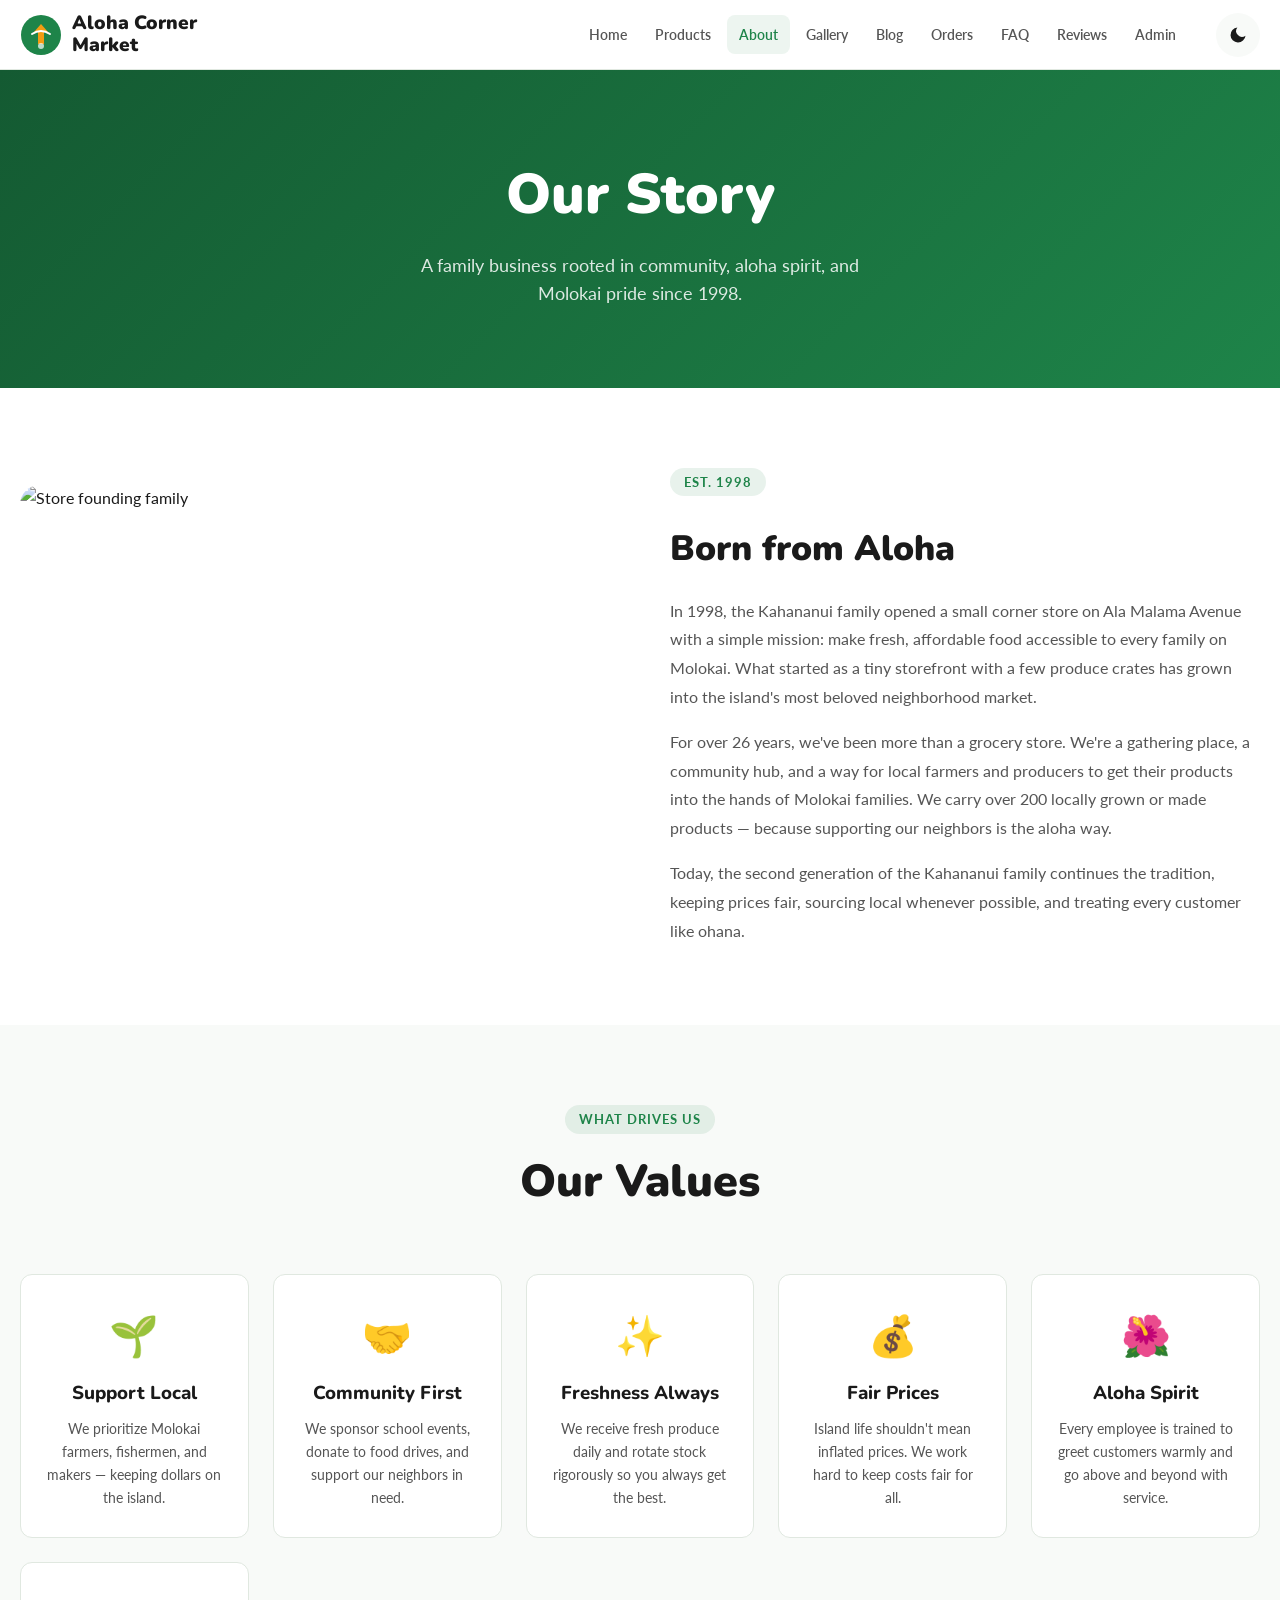
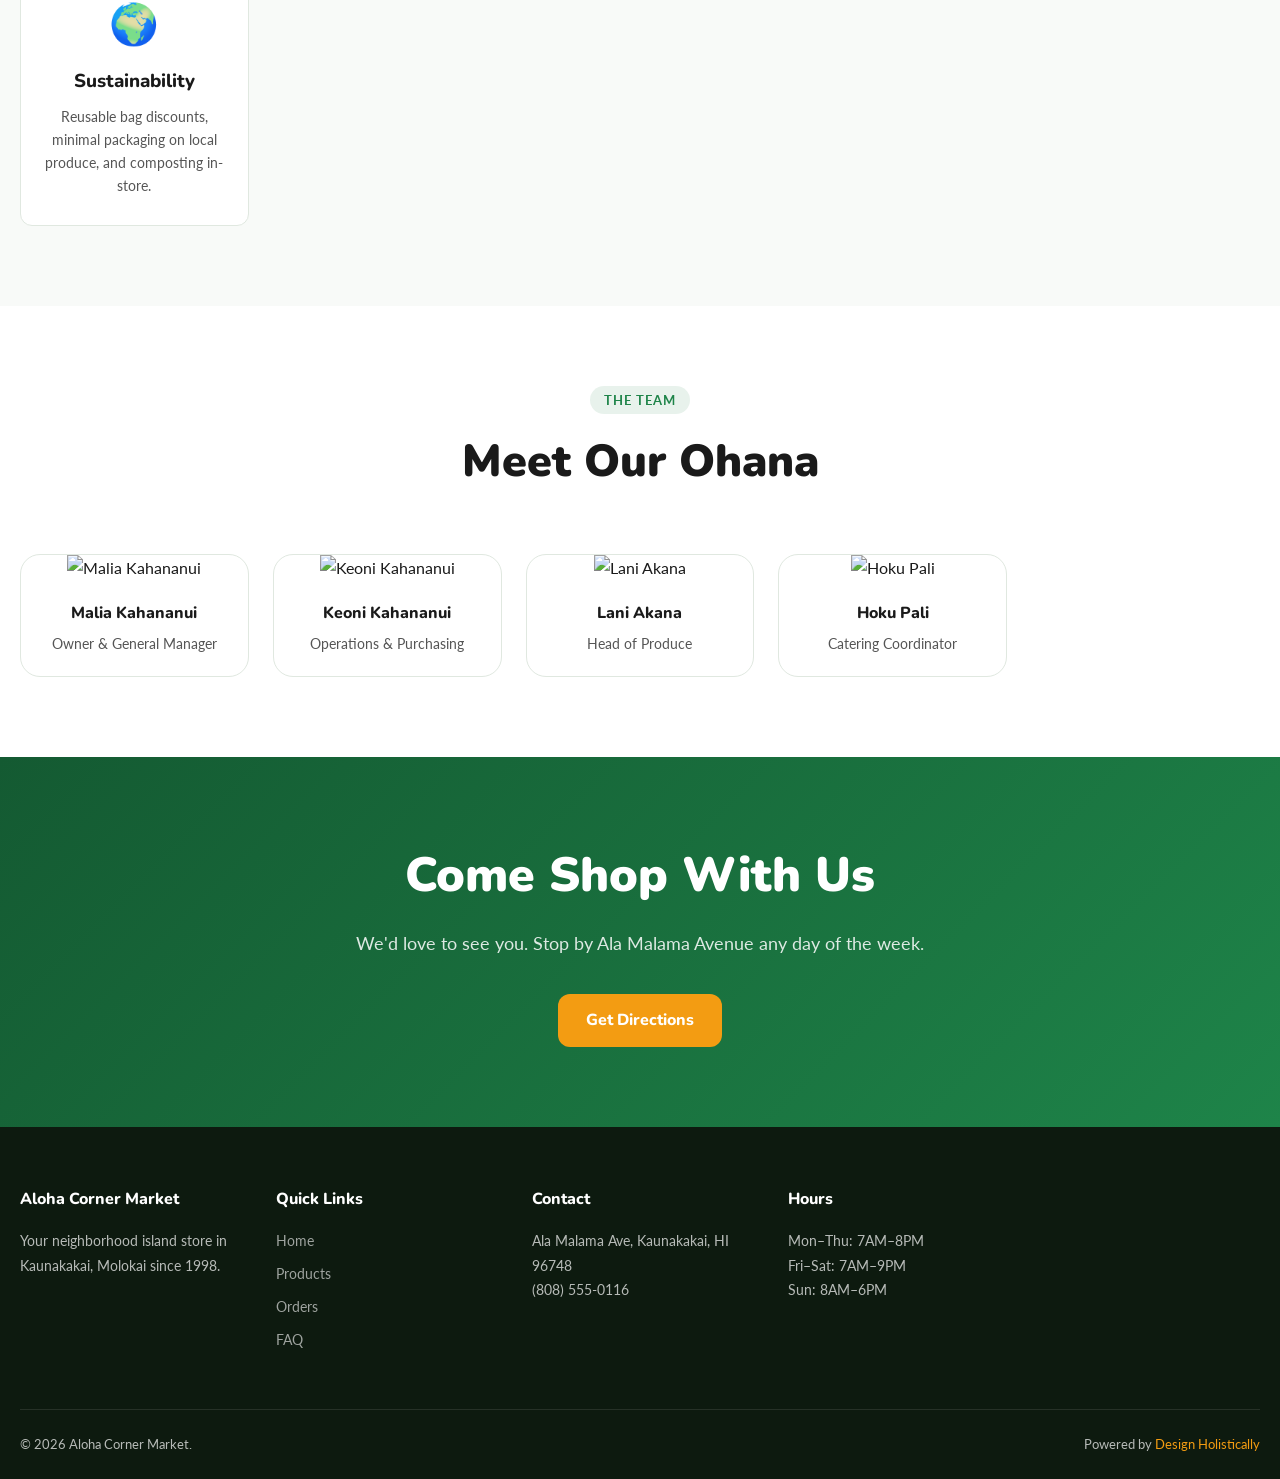
==== about.html @ c691e179 "Initial commit: Aloha Corner Market — Hawaii sample site (Kaunakakai, Molokai)" ====
<!DOCTYPE html>
<html lang="en" data-theme="light">
<head>
<meta charset="UTF-8"><meta name="viewport" content="width=device-width, initial-scale=1.0">
<title>About Us — Aloha Corner Market | Kaunakakai, Molokai</title>
<meta name="description" content="Learn the story of Aloha Corner Market — a family-owned neighborhood grocery store serving Kaunakakai, Molokai since 1998.">
<link rel="stylesheet" href="css/style.css">
</head>
<body>
<header class="site-header">
  <div class="header-inner">
    <a href="index.html" class="logo-wrap">
      <svg width="42" height="42" viewBox="0 0 42 42" fill="none"><circle cx="21" cy="21" r="20" fill="#1E8449"/><path d="M21 10 L28 18 L24 18 L24 30 L18 30 L18 18 L14 18 Z" fill="#F39C12"/><path d="M12 20 Q21 14 30 20" stroke="white" stroke-width="2" fill="none" stroke-linecap="round"/><circle cx="21" cy="32" r="3" fill="white" opacity="0.7"/></svg>
      <span>Aloha Corner<br>Market</span>
    </a>
    <nav class="nav-links">
      <a href="index.html">Home</a><a href="services.html">Products</a><a href="about.html" class="active">About</a><a href="gallery.html">Gallery</a><a href="blog.html">Blog</a><a href="booking.html">Orders</a><a href="faq.html">FAQ</a><a href="reviews.html">Reviews</a><a href="admin.html">Admin</a>
    </nav>
    <div class="header-actions">
      <button class="btn-dark-toggle" id="darkToggle" aria-label="Toggle dark mode"><svg viewBox="0 0 24 24"><path d="M21 12.79A9 9 0 1111.21 3 7 7 0 0021 12.79z"/></svg></button>
      <button class="hamburger" id="hamburger" aria-label="Open menu" aria-expanded="false"><span></span><span></span><span></span></button>
    </div>
  </div>
</header>
<nav class="mobile-nav" id="mobileNav">
  <a href="index.html">Home</a><a href="services.html">Products</a><a href="about.html">About</a><a href="gallery.html">Gallery</a><a href="blog.html">Blog</a><a href="booking.html">Orders</a><a href="faq.html">FAQ</a><a href="reviews.html">Reviews</a><a href="admin.html">Admin</a>
</nav>

<div class="page-hero">
  <h1>Our Story</h1>
  <p>A family business rooted in community, aloha spirit, and Molokai pride since 1998.</p>
</div>

<section class="section">
  <div class="container">
    <div class="about-story fade-up">
      <img src="https://picsum.photos/600/450?random=1623" alt="Store founding family">
      <div>
        <div class="section-tag">Est. 1998</div>
        <h2 style="font-family:'Nunito',sans-serif;font-weight:900;font-size:2.2rem;margin:12px 0 20px">Born from Aloha</h2>
        <p style="color:var(--text-muted);line-height:1.8;margin-bottom:16px">In 1998, the Kahananui family opened a small corner store on Ala Malama Avenue with a simple mission: make fresh, affordable food accessible to every family on Molokai. What started as a tiny storefront with a few produce crates has grown into the island's most beloved neighborhood market.</p>
        <p style="color:var(--text-muted);line-height:1.8;margin-bottom:16px">For over 26 years, we've been more than a grocery store. We're a gathering place, a community hub, and a way for local farmers and producers to get their products into the hands of Molokai families. We carry over 200 locally grown or made products — because supporting our neighbors is the aloha way.</p>
        <p style="color:var(--text-muted);line-height:1.8">Today, the second generation of the Kahananui family continues the tradition, keeping prices fair, sourcing local whenever possible, and treating every customer like ohana.</p>
      </div>
    </div>
  </div>
</section>

<section class="section section-alt">
  <div class="container">
    <div class="section-header fade-up">
      <div class="section-tag">What Drives Us</div>
      <h2>Our Values</h2>
    </div>
    <div class="values-grid">
      <div class="value-card fade-up"><div class="value-icon">🌱</div><h3>Support Local</h3><p>We prioritize Molokai farmers, fishermen, and makers — keeping dollars on the island.</p></div>
      <div class="value-card fade-up"><div class="value-icon">🤝</div><h3>Community First</h3><p>We sponsor school events, donate to food drives, and support our neighbors in need.</p></div>
      <div class="value-card fade-up"><div class="value-icon">✨</div><h3>Freshness Always</h3><p>We receive fresh produce daily and rotate stock rigorously so you always get the best.</p></div>
      <div class="value-card fade-up"><div class="value-icon">💰</div><h3>Fair Prices</h3><p>Island life shouldn't mean inflated prices. We work hard to keep costs fair for all.</p></div>
      <div class="value-card fade-up"><div class="value-icon">🌺</div><h3>Aloha Spirit</h3><p>Every employee is trained to greet customers warmly and go above and beyond with service.</p></div>
      <div class="value-card fade-up"><div class="value-icon">🌍</div><h3>Sustainability</h3><p>Reusable bag discounts, minimal packaging on local produce, and composting in-store.</p></div>
    </div>
  </div>
</section>

<section class="section">
  <div class="container">
    <div class="section-header fade-up">
      <div class="section-tag">The Team</div>
      <h2>Meet Our Ohana</h2>
    </div>
    <div class="team-grid">
      <div class="team-card fade-up"><img src="https://picsum.photos/300/300?random=1624" alt="Malia Kahananui"><div class="team-card-body"><strong>Malia Kahananui</strong><span>Owner & General Manager</span></div></div>
      <div class="team-card fade-up"><img src="https://picsum.photos/300/300?random=1625" alt="Keoni Kahananui"><div class="team-card-body"><strong>Keoni Kahananui</strong><span>Operations & Purchasing</span></div></div>
      <div class="team-card fade-up"><img src="https://picsum.photos/300/300?random=1626" alt="Lani Akana"><div class="team-card-body"><strong>Lani Akana</strong><span>Head of Produce</span></div></div>
      <div class="team-card fade-up"><img src="https://picsum.photos/300/300?random=1627" alt="Hoku Pali"><div class="team-card-body"><strong>Hoku Pali</strong><span>Catering Coordinator</span></div></div>
    </div>
  </div>
</section>

<section class="cta-section">
  <div class="container">
    <h2>Come Shop With Us</h2>
    <p>We'd love to see you. Stop by Ala Malama Avenue any day of the week.</p>
    <a href="index.html" class="btn btn-accent">Get Directions</a>
  </div>
</section>

<footer class="site-footer">
  <div class="footer-grid">
    <div class="footer-col"><h4>Aloha Corner Market</h4><p>Your neighborhood island store in Kaunakakai, Molokai since 1998.</p></div>
    <div class="footer-col"><h4>Quick Links</h4><a href="index.html">Home</a><a href="services.html">Products</a><a href="booking.html">Orders</a><a href="faq.html">FAQ</a></div>
    <div class="footer-col"><h4>Contact</h4><p>Ala Malama Ave, Kaunakakai, HI 96748<br>(808) 555-0116</p></div>
    <div class="footer-col"><h4>Hours</h4><p>Mon–Thu: 7AM–8PM<br>Fri–Sat: 7AM–9PM<br>Sun: 8AM–6PM</p></div>
  </div>
  <div class="footer-bottom"><span>© 2026 Aloha Corner Market.</span><span>Powered by <a href="https://designholistically.com" target="_blank">Design Holistically</a></span></div>
</footer>
<button class="back-to-top" id="backToTop" aria-label="Back to top">↑</button>
<script src="js/main.js"></script>
</body>
</html>
---- css/style.css ----
@import url('https://fonts.googleapis.com/css2?family=Nunito:wght@400;600;700;800;900&family=Lato:wght@400;700&display=swap');

:root {
  --primary: #1E8449;
  --primary-dark: #145a32;
  --primary-light: #27ae60;
  --accent: #F39C12;
  --accent-dark: #d68910;
  --bg: #ffffff;
  --bg-alt: #f8faf8;
  --bg-card: #ffffff;
  --text: #1a1a1a;
  --text-muted: #555;
  --text-light: #777;
  --border: #e0e8e0;
  --shadow: 0 2px 16px rgba(30,132,73,0.08);
  --shadow-lg: 0 8px 40px rgba(30,132,73,0.13);
  --radius: 12px;
  --radius-lg: 20px;
  --header-h: 70px;
  --transition: 0.3s cubic-bezier(0.4,0,0.2,1);
}

[data-theme="dark"] {
  --bg: #0f1a12;
  --bg-alt: #162019;
  --bg-card: #1a2d1c;
  --text: #edf7ef;
  --text-muted: #a8c4aa;
  --text-light: #7a9e7e;
  --border: #2a4030;
  --shadow: 0 2px 16px rgba(0,0,0,0.3);
  --shadow-lg: 0 8px 40px rgba(0,0,0,0.4);
}

*, *::before, *::after { box-sizing: border-box; margin: 0; padding: 0; }
html { scroll-behavior: smooth; font-size: 16px; }
body { font-family: 'Lato', sans-serif; background: var(--bg); color: var(--text); line-height: 1.6; transition: background var(--transition), color var(--transition); }

/* HEADER */
.site-header {
  position: sticky; top: 0; z-index: 1000;
  height: var(--header-h);
  background: rgba(255,255,255,0.92);
  backdrop-filter: blur(12px);
  border-bottom: 1px solid var(--border);
  display: flex; align-items: center;
  transition: background var(--transition);
}
[data-theme="dark"] .site-header { background: rgba(15,26,18,0.92); }
.header-inner { width: 100%; max-width: 1280px; margin: 0 auto; padding: 0 20px; display: flex; align-items: center; gap: 16px; }
.logo-wrap { display: flex; align-items: center; gap: 10px; text-decoration: none; color: var(--text); }
.logo-wrap span { font-family: 'Nunito', sans-serif; font-weight: 900; font-size: 1.2rem; line-height: 1.1; }
.nav-links { display: flex; align-items: center; gap: 4px; margin-left: auto; }
.nav-links a { padding: 8px 12px; border-radius: 8px; text-decoration: none; color: var(--text-muted); font-weight: 600; font-size: 0.9rem; transition: color var(--transition), background var(--transition); white-space: nowrap; }
.nav-links a:hover, .nav-links a.active { color: var(--primary); background: rgba(30,132,73,0.08); }
.header-actions { display: flex; align-items: center; gap: 8px; margin-left: 12px; }
.btn-dark-toggle { width: 44px; height: 44px; border: none; background: var(--bg-alt); border-radius: 50%; cursor: pointer; display: flex; align-items: center; justify-content: center; transition: background var(--transition); }
.btn-dark-toggle:hover { background: var(--border); }
.btn-dark-toggle svg { width: 20px; height: 20px; fill: var(--text); transition: fill var(--transition); }
.hamburger { display: none; flex-direction: column; gap: 5px; background: none; border: none; cursor: pointer; padding: 10px; width: 44px; height: 44px; align-items: center; justify-content: center; }
.hamburger span { display: block; width: 22px; height: 2px; background: var(--text); border-radius: 2px; transition: all var(--transition); }

/* MOBILE NAV */
.mobile-nav { display: none; position: fixed; inset: 0; top: var(--header-h); background: var(--bg); z-index: 999; padding: 24px 20px; flex-direction: column; gap: 8px; overflow-y: auto; }
.mobile-nav.open { display: flex; }
.mobile-nav a { padding: 14px 16px; border-radius: var(--radius); text-decoration: none; color: var(--text); font-weight: 700; font-size: 1.1rem; border: 1px solid var(--border); }
.mobile-nav a:hover { background: var(--primary); color: #fff; border-color: var(--primary); }

/* BUTTONS */
.btn { display: inline-flex; align-items: center; justify-content: center; gap: 8px; padding: 14px 28px; border-radius: var(--radius); font-family: 'Nunito', sans-serif; font-weight: 800; font-size: 1rem; cursor: pointer; text-decoration: none; border: none; transition: all var(--transition); min-height: 44px; }
.btn-primary { background: var(--primary); color: #fff; }
.btn-primary:hover { background: var(--primary-dark); transform: translateY(-2px); box-shadow: 0 6px 20px rgba(30,132,73,0.35); }
.btn-accent { background: var(--accent); color: #fff; }
.btn-accent:hover { background: var(--accent-dark); transform: translateY(-2px); }
.btn-outline { background: transparent; border: 2px solid var(--primary); color: var(--primary); }
.btn-outline:hover { background: var(--primary); color: #fff; }
.btn-ghost { background: rgba(255,255,255,0.15); color: #fff; border: 2px solid rgba(255,255,255,0.4); }
.btn-ghost:hover { background: rgba(255,255,255,0.25); }

/* HERO */
.hero { min-height: 90vh; display: flex; align-items: center; position: relative; overflow: hidden; background: linear-gradient(135deg, var(--primary-dark) 0%, var(--primary) 60%, #1aab5a 100%); }
.hero-bg { position: absolute; inset: 0; background-image: url('https://picsum.photos/1280/900?random=1601'); background-size: cover; background-position: center; opacity: 0.18; }
.hero-content { position: relative; z-index: 2; max-width: 1280px; margin: 0 auto; padding: 80px 20px; }
.hero-badge { display: inline-flex; align-items: center; gap: 8px; background: rgba(243,156,18,0.2); border: 1px solid rgba(243,156,18,0.4); color: var(--accent); padding: 6px 16px; border-radius: 100px; font-weight: 700; font-size: 0.85rem; margin-bottom: 24px; }
.hero h1 { font-family: 'Nunito', sans-serif; font-weight: 900; font-size: clamp(2.4rem, 6vw, 4.5rem); color: #fff; line-height: 1.1; margin-bottom: 20px; max-width: 700px; }
.hero h1 span { color: var(--accent); }
.hero p { font-size: 1.2rem; color: rgba(255,255,255,0.85); max-width: 540px; margin-bottom: 36px; }
.hero-ctas { display: flex; flex-wrap: wrap; gap: 12px; }
.hero-stats { display: flex; gap: 40px; margin-top: 60px; flex-wrap: wrap; }
.hero-stat { text-align: center; }
.hero-stat .num { font-family: 'Nunito', sans-serif; font-weight: 900; font-size: 2rem; color: var(--accent); }
.hero-stat .lbl { font-size: 0.85rem; color: rgba(255,255,255,0.75); margin-top: 2px; }

/* SECTIONS */
.section { padding: 80px 20px; }
.section-alt { background: var(--bg-alt); }
.container { max-width: 1280px; margin: 0 auto; }
.section-header { text-align: center; margin-bottom: 56px; }
.section-tag { display: inline-block; background: rgba(30,132,73,0.1); color: var(--primary); padding: 4px 14px; border-radius: 100px; font-size: 0.8rem; font-weight: 700; text-transform: uppercase; letter-spacing: 0.08em; margin-bottom: 12px; }
.section-header h2 { font-family: 'Nunito', sans-serif; font-weight: 900; font-size: clamp(1.8rem, 4vw, 2.8rem); margin-bottom: 12px; color: var(--text); }
.section-header p { color: var(--text-muted); font-size: 1.05rem; max-width: 560px; margin: 0 auto; }

/* CARDS */
.card { background: var(--bg-card); border: 1px solid var(--border); border-radius: var(--radius-lg); overflow: hidden; transition: transform var(--transition), box-shadow var(--transition); }
.card:hover { transform: translateY(-4px); box-shadow: var(--shadow-lg); }
.card-img { width: 100%; height: 200px; object-fit: cover; }
.card-body { padding: 24px; }
.card-body h3 { font-family: 'Nunito', sans-serif; font-weight: 800; font-size: 1.2rem; margin-bottom: 8px; }
.card-body p { color: var(--text-muted); font-size: 0.95rem; line-height: 1.6; }
.price-tag { display: inline-block; background: var(--accent); color: #fff; padding: 4px 12px; border-radius: 8px; font-weight: 800; font-size: 0.9rem; margin-top: 12px; }

/* GRID LAYOUTS */
.grid-3 { display: grid; grid-template-columns: repeat(auto-fill, minmax(280px, 1fr)); gap: 24px; }
.grid-4 { display: grid; grid-template-columns: repeat(auto-fill, minmax(240px, 1fr)); gap: 20px; }
.grid-2 { display: grid; grid-template-columns: repeat(auto-fill, minmax(380px, 1fr)); gap: 28px; }

/* TESTIMONIALS */
.testimonial-card { background: var(--bg-card); border: 1px solid var(--border); border-radius: var(--radius-lg); padding: 28px; }
.stars { color: var(--accent); font-size: 1.1rem; margin-bottom: 12px; }
.testimonial-card p { color: var(--text-muted); font-style: italic; margin-bottom: 20px; line-height: 1.7; }
.testi-author { display: flex; align-items: center; gap: 12px; }
.testi-author img { width: 48px; height: 48px; border-radius: 50%; object-fit: cover; }
.testi-author strong { font-weight: 700; font-size: 0.95rem; }
.testi-author span { font-size: 0.82rem; color: var(--text-light); }

/* SPECIALS BANNER */
.specials-banner { background: var(--accent); color: #fff; padding: 16px 20px; text-align: center; font-family: 'Nunito', sans-serif; font-weight: 800; font-size: 1rem; }
.specials-banner a { color: #fff; text-decoration: underline; }

/* HOURS WIDGET */
.hours-grid { display: grid; grid-template-columns: 1fr 1fr; gap: 8px 24px; }
.hours-row { display: flex; justify-content: space-between; padding: 8px 0; border-bottom: 1px solid var(--border); font-size: 0.9rem; }
.hours-row .today { font-weight: 700; color: var(--primary); }

/* SERVICES HERO */
.page-hero { background: linear-gradient(135deg, var(--primary-dark), var(--primary)); padding: 80px 20px; text-align: center; color: #fff; }
.page-hero h1 { font-family: 'Nunito', sans-serif; font-weight: 900; font-size: clamp(2rem, 5vw, 3.5rem); margin-bottom: 12px; }
.page-hero p { font-size: 1.1rem; opacity: 0.85; max-width: 500px; margin: 0 auto; }

/* BLOG */
.blog-card { background: var(--bg-card); border: 1px solid var(--border); border-radius: var(--radius-lg); overflow: hidden; transition: transform var(--transition), box-shadow var(--transition); }
.blog-card:hover { transform: translateY(-4px); box-shadow: var(--shadow-lg); }
.blog-card img { width: 100%; height: 220px; object-fit: cover; }
.blog-card-body { padding: 24px; }
.blog-meta { display: flex; gap: 12px; align-items: center; margin-bottom: 10px; flex-wrap: wrap; }
.blog-cat { background: rgba(30,132,73,0.1); color: var(--primary); padding: 3px 10px; border-radius: 100px; font-size: 0.78rem; font-weight: 700; }
.blog-date { font-size: 0.82rem; color: var(--text-light); }
.blog-card-body h3 { font-family: 'Nunito', sans-serif; font-weight: 800; font-size: 1.1rem; margin-bottom: 8px; line-height: 1.35; }
.blog-card-body p { color: var(--text-muted); font-size: 0.9rem; }
.blog-card-body a { display: inline-flex; align-items: center; gap: 6px; color: var(--primary); font-weight: 700; text-decoration: none; margin-top: 14px; font-size: 0.9rem; }

/* FAQ */
.faq-item { border: 1px solid var(--border); border-radius: var(--radius); margin-bottom: 12px; overflow: hidden; }
.faq-question { padding: 18px 20px; cursor: pointer; display: flex; justify-content: space-between; align-items: center; font-weight: 700; background: var(--bg-card); transition: background var(--transition); }
.faq-question:hover { background: var(--bg-alt); }
.faq-answer { padding: 0 20px; max-height: 0; overflow: hidden; transition: max-height 0.4s ease, padding 0.3s; color: var(--text-muted); line-height: 1.7; font-size: 0.95rem; }
.faq-answer.open { max-height: 400px; padding: 16px 20px; }
.faq-icon { font-size: 1.2rem; color: var(--primary); transition: transform var(--transition); }
.faq-item.open .faq-icon { transform: rotate(45deg); }

/* REVIEWS */
.review-card { background: var(--bg-card); border: 1px solid var(--border); border-radius: var(--radius-lg); padding: 24px; }
.review-platform { font-size: 0.8rem; color: var(--text-light); margin-bottom: 8px; }
.review-text { color: var(--text-muted); font-style: italic; margin: 12px 0 16px; line-height: 1.7; font-size: 0.95rem; }
.reviewer { display: flex; align-items: center; gap: 10px; }
.reviewer img { width: 44px; height: 44px; border-radius: 50%; object-fit: cover; }
.reviewer strong { font-size: 0.9rem; }
.reviewer span { font-size: 0.78rem; color: var(--text-light); }

/* GALLERY */
.gallery-grid { display: grid; grid-template-columns: repeat(auto-fill, minmax(260px, 1fr)); gap: 16px; }
.gallery-item { border-radius: var(--radius); overflow: hidden; aspect-ratio: 4/3; position: relative; cursor: pointer; }
.gallery-item img { width: 100%; height: 100%; object-fit: cover; transition: transform 0.4s ease; }
.gallery-item:hover img { transform: scale(1.05); }
.gallery-overlay { position: absolute; inset: 0; background: rgba(30,132,73,0.7); opacity: 0; display: flex; align-items: center; justify-content: center; color: #fff; font-weight: 700; font-size: 0.9rem; transition: opacity var(--transition); }
.gallery-item:hover .gallery-overlay { opacity: 1; }

/* BOOKING FORM */
.booking-steps { display: flex; justify-content: center; gap: 0; margin-bottom: 48px; flex-wrap: wrap; }
.step-indicator { display: flex; align-items: center; }
.step-dot { width: 36px; height: 36px; border-radius: 50%; display: flex; align-items: center; justify-content: center; font-weight: 800; font-size: 0.85rem; border: 2px solid var(--border); background: var(--bg-card); color: var(--text-muted); transition: all var(--transition); }
.step-dot.active { background: var(--primary); border-color: var(--primary); color: #fff; }
.step-dot.done { background: var(--accent); border-color: var(--accent); color: #fff; }
.step-line { width: 60px; height: 2px; background: var(--border); }
.step-line.done { background: var(--accent); }
.booking-form-wrap { max-width: 640px; margin: 0 auto; background: var(--bg-card); border: 1px solid var(--border); border-radius: var(--radius-lg); padding: 40px 32px; }
.form-step { display: none; }
.form-step.active { display: block; }
.form-step h3 { font-family: 'Nunito', sans-serif; font-weight: 900; font-size: 1.5rem; margin-bottom: 24px; }
.form-group { margin-bottom: 20px; }
.form-group label { display: block; font-weight: 700; margin-bottom: 6px; font-size: 0.9rem; }
.form-group input, .form-group select, .form-group textarea { width: 100%; padding: 12px 16px; border: 1px solid var(--border); border-radius: var(--radius); background: var(--bg); color: var(--text); font-size: 0.95rem; font-family: inherit; transition: border-color var(--transition); }
.form-group input:focus, .form-group select:focus, .form-group textarea:focus { outline: none; border-color: var(--primary); box-shadow: 0 0 0 3px rgba(30,132,73,0.1); }
.service-options { display: grid; grid-template-columns: 1fr 1fr; gap: 12px; }
.service-opt { border: 2px solid var(--border); border-radius: var(--radius); padding: 16px; cursor: pointer; transition: all var(--transition); text-align: center; }
.service-opt:hover, .service-opt.selected { border-color: var(--primary); background: rgba(30,132,73,0.05); }
.service-opt strong { display: block; font-weight: 800; font-size: 0.95rem; margin-bottom: 4px; }
.service-opt span { font-size: 0.8rem; color: var(--text-muted); }
.form-nav { display: flex; gap: 12px; margin-top: 28px; }
.confirmation-box { text-align: center; padding: 20px; }
.confirmation-box svg { width: 64px; height: 64px; margin-bottom: 16px; }

/* ADMIN */
.admin-sidebar { width: 240px; background: var(--bg-card); border-right: 1px solid var(--border); min-height: 100vh; padding: 24px 0; flex-shrink: 0; }
.admin-layout { display: flex; }
.admin-main { flex: 1; padding: 32px; overflow-x: auto; }
.admin-nav a { display: flex; align-items: center; gap: 10px; padding: 12px 20px; color: var(--text-muted); text-decoration: none; font-weight: 600; font-size: 0.9rem; transition: all var(--transition); }
.admin-nav a:hover, .admin-nav a.active { color: var(--primary); background: rgba(30,132,73,0.08); border-left: 3px solid var(--primary); }
.stat-card { background: var(--bg-card); border: 1px solid var(--border); border-radius: var(--radius); padding: 20px 24px; }
.stat-card .val { font-family: 'Nunito', sans-serif; font-weight: 900; font-size: 2rem; color: var(--primary); }
.stat-card .label { font-size: 0.85rem; color: var(--text-muted); margin-top: 4px; }
.admin-table { width: 100%; border-collapse: collapse; background: var(--bg-card); border-radius: var(--radius); overflow: hidden; font-size: 0.9rem; }
.admin-table th { background: var(--bg-alt); padding: 12px 16px; text-align: left; font-weight: 700; font-size: 0.82rem; text-transform: uppercase; letter-spacing: 0.04em; color: var(--text-muted); }
.admin-table td { padding: 12px 16px; border-top: 1px solid var(--border); }
.badge { display: inline-block; padding: 3px 10px; border-radius: 100px; font-size: 0.78rem; font-weight: 700; }
.badge-green { background: rgba(30,132,73,0.1); color: var(--primary); }
.badge-yellow { background: rgba(243,156,18,0.15); color: #b7770d; }
.badge-red { background: rgba(192,57,43,0.1); color: #c0392b; }
.login-overlay { position: fixed; inset: 0; background: var(--bg); z-index: 9999; display: flex; align-items: center; justify-content: center; }
.login-box { background: var(--bg-card); border: 1px solid var(--border); border-radius: var(--radius-lg); padding: 48px 40px; width: 100%; max-width: 420px; text-align: center; }
.login-box h2 { font-family: 'Nunito', sans-serif; font-weight: 900; font-size: 1.8rem; margin-bottom: 8px; }
.login-box p { color: var(--text-muted); margin-bottom: 28px; }

/* BLOG ARTICLE */
.article-hero { height: 400px; position: relative; overflow: hidden; }
.article-hero img { width: 100%; height: 100%; object-fit: cover; }
.article-hero-overlay { position: absolute; inset: 0; background: linear-gradient(to top, rgba(0,0,0,0.7), transparent); display: flex; align-items: flex-end; padding: 40px; }
.article-hero-overlay h1 { font-family: 'Nunito', sans-serif; font-weight: 900; font-size: clamp(1.6rem, 3.5vw, 2.6rem); color: #fff; max-width: 800px; line-height: 1.2; }
.article-body { max-width: 760px; margin: 0 auto; padding: 48px 20px; }
.article-body h2 { font-family: 'Nunito', sans-serif; font-weight: 800; font-size: 1.5rem; margin: 32px 0 12px; color: var(--text); }
.article-body h3 { font-family: 'Nunito', sans-serif; font-weight: 700; font-size: 1.2rem; margin: 24px 0 8px; }
.article-body p { color: var(--text-muted); line-height: 1.8; margin-bottom: 20px; }
.article-body ul, .article-body ol { color: var(--text-muted); padding-left: 28px; margin-bottom: 20px; line-height: 1.8; }
.article-meta { display: flex; gap: 16px; flex-wrap: wrap; align-items: center; padding: 20px 0; border-bottom: 1px solid var(--border); margin-bottom: 32px; }
.article-img-mid { width: 100%; border-radius: var(--radius); margin: 24px 0; aspect-ratio: 16/9; object-fit: cover; }

/* CTA SECTION */
.cta-section { background: linear-gradient(135deg, var(--primary-dark), var(--primary)); color: #fff; padding: 80px 20px; text-align: center; }
.cta-section h2 { font-family: 'Nunito', sans-serif; font-weight: 900; font-size: clamp(2rem, 4vw, 3rem); margin-bottom: 16px; }
.cta-section p { font-size: 1.1rem; opacity: 0.85; margin-bottom: 36px; }

/* FOOTER */
.site-footer { background: #0d1a0f; color: rgba(255,255,255,0.7); padding: 60px 20px 24px; }
.footer-grid { display: grid; grid-template-columns: repeat(auto-fill, minmax(200px, 1fr)); gap: 40px; max-width: 1280px; margin: 0 auto 48px; }
.footer-col h4 { font-family: 'Nunito', sans-serif; font-weight: 800; color: #fff; margin-bottom: 16px; font-size: 1rem; }
.footer-col a { display: block; color: rgba(255,255,255,0.6); text-decoration: none; margin-bottom: 10px; font-size: 0.9rem; transition: color var(--transition); }
.footer-col a:hover { color: var(--accent); }
.footer-col p { font-size: 0.9rem; line-height: 1.7; }
.footer-bottom { max-width: 1280px; margin: 0 auto; padding-top: 24px; border-top: 1px solid rgba(255,255,255,0.1); display: flex; justify-content: space-between; align-items: center; flex-wrap: wrap; gap: 12px; font-size: 0.82rem; }
.footer-bottom a { color: var(--accent); text-decoration: none; }

/* BACK TO TOP */
.back-to-top { position: fixed; bottom: 28px; right: 28px; width: 44px; height: 44px; background: var(--primary); color: #fff; border: none; border-radius: 50%; cursor: pointer; display: flex; align-items: center; justify-content: center; font-size: 1.2rem; opacity: 0; transform: translateY(20px); transition: all var(--transition); z-index: 900; box-shadow: var(--shadow-lg); }
.back-to-top.visible { opacity: 1; transform: translateY(0); }
.back-to-top:hover { background: var(--primary-dark); transform: translateY(-2px); }

/* ANIMATIONS */
.fade-up { opacity: 0; transform: translateY(30px); transition: opacity 0.6s ease, transform 0.6s ease; }
.fade-up.visible { opacity: 1; transform: translateY(0); }
.fade-left { opacity: 0; transform: translateX(-30px); transition: opacity 0.6s ease, transform 0.6s ease; }
.fade-left.visible { opacity: 1; transform: translateX(0); }

/* ABOUT */
.about-story { display: grid; grid-template-columns: 1fr 1fr; gap: 60px; align-items: center; }
.about-story img { width: 100%; border-radius: var(--radius-lg); aspect-ratio: 4/3; object-fit: cover; }
.values-grid { display: grid; grid-template-columns: repeat(auto-fill, minmax(220px, 1fr)); gap: 24px; }
.value-card { background: var(--bg-card); border: 1px solid var(--border); border-radius: var(--radius); padding: 28px 24px; text-align: center; }
.value-icon { font-size: 2.5rem; margin-bottom: 12px; }
.value-card h3 { font-family: 'Nunito', sans-serif; font-weight: 800; margin-bottom: 8px; }
.value-card p { color: var(--text-muted); font-size: 0.9rem; }
.team-grid { display: grid; grid-template-columns: repeat(auto-fill, minmax(220px, 1fr)); gap: 24px; }
.team-card { background: var(--bg-card); border: 1px solid var(--border); border-radius: var(--radius-lg); overflow: hidden; text-align: center; transition: transform var(--transition); }
.team-card:hover { transform: translateY(-4px); }
.team-card img { width: 100%; height: 220px; object-fit: cover; }
.team-card-body { padding: 20px; }
.team-card-body strong { display: block; font-family: 'Nunito', sans-serif; font-weight: 800; font-size: 1rem; margin-bottom: 4px; }
.team-card-body span { font-size: 0.85rem; color: var(--text-muted); }

/* SPECIALS SECTION */
.special-badge { background: var(--accent); color: #fff; font-size: 0.75rem; font-weight: 800; padding: 3px 8px; border-radius: 6px; margin-left: 8px; }

/* LOCAL PRODUCTS */
.product-card { background: var(--bg-card); border: 1px solid var(--border); border-radius: var(--radius); overflow: hidden; transition: transform var(--transition), box-shadow var(--transition); }
.product-card:hover { transform: translateY(-3px); box-shadow: var(--shadow-lg); }
.product-card img { width: 100%; height: 180px; object-fit: cover; }
.product-card-body { padding: 16px; }
.product-card-body h4 { font-family: 'Nunito', sans-serif; font-weight: 800; margin-bottom: 6px; }
.product-card-body p { font-size: 0.85rem; color: var(--text-muted); }
.local-tag { display: inline-block; background: rgba(30,132,73,0.1); color: var(--primary); font-size: 0.75rem; font-weight: 700; padding: 2px 8px; border-radius: 6px; margin-bottom: 6px; }

@media (max-width: 768px) {
  .nav-links { display: none; }
  .hamburger { display: flex; }
  .about-story { grid-template-columns: 1fr; gap: 32px; }
  .service-options { grid-template-columns: 1fr; }
  .admin-sidebar { display: none; }
  .booking-form-wrap { padding: 28px 20px; }
  .hero-stats { gap: 24px; }
  .grid-2 { grid-template-columns: 1fr; }
  .step-line { width: 30px; }
  .footer-bottom { flex-direction: column; text-align: center; }
}
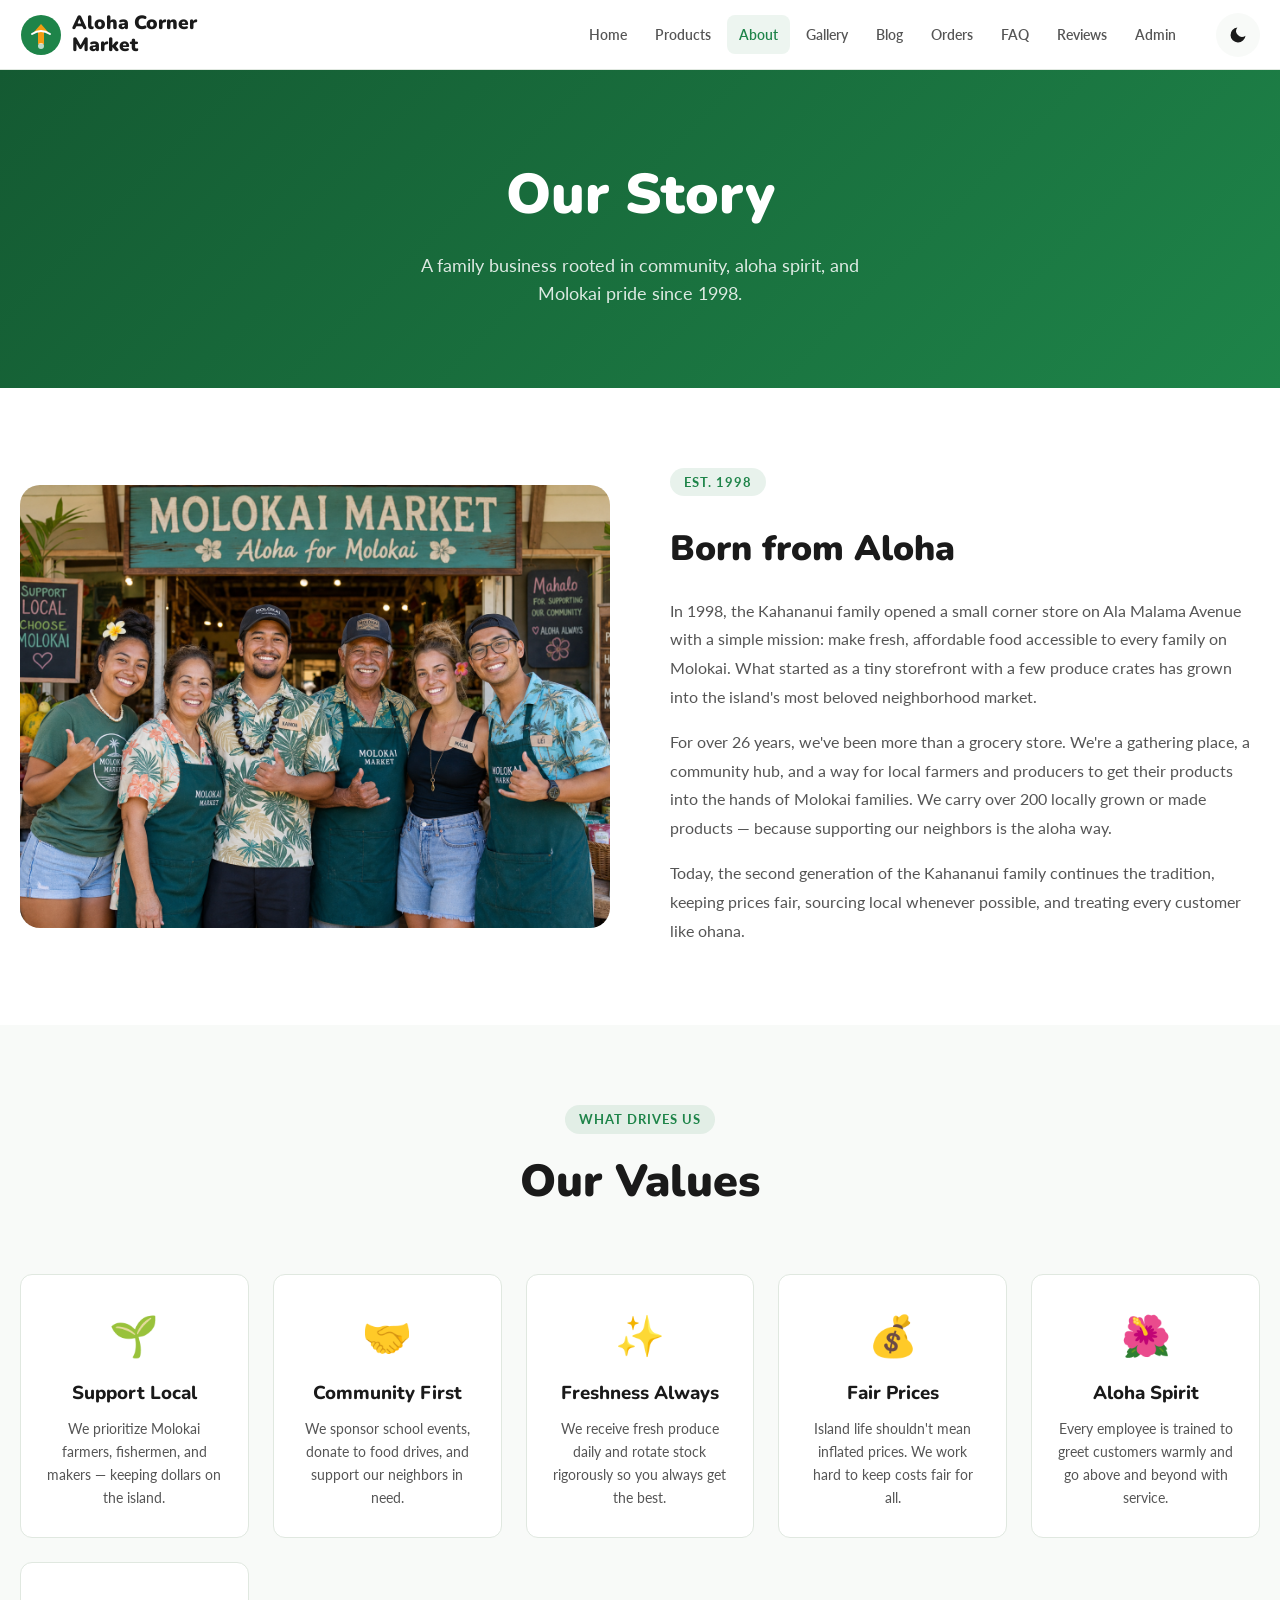
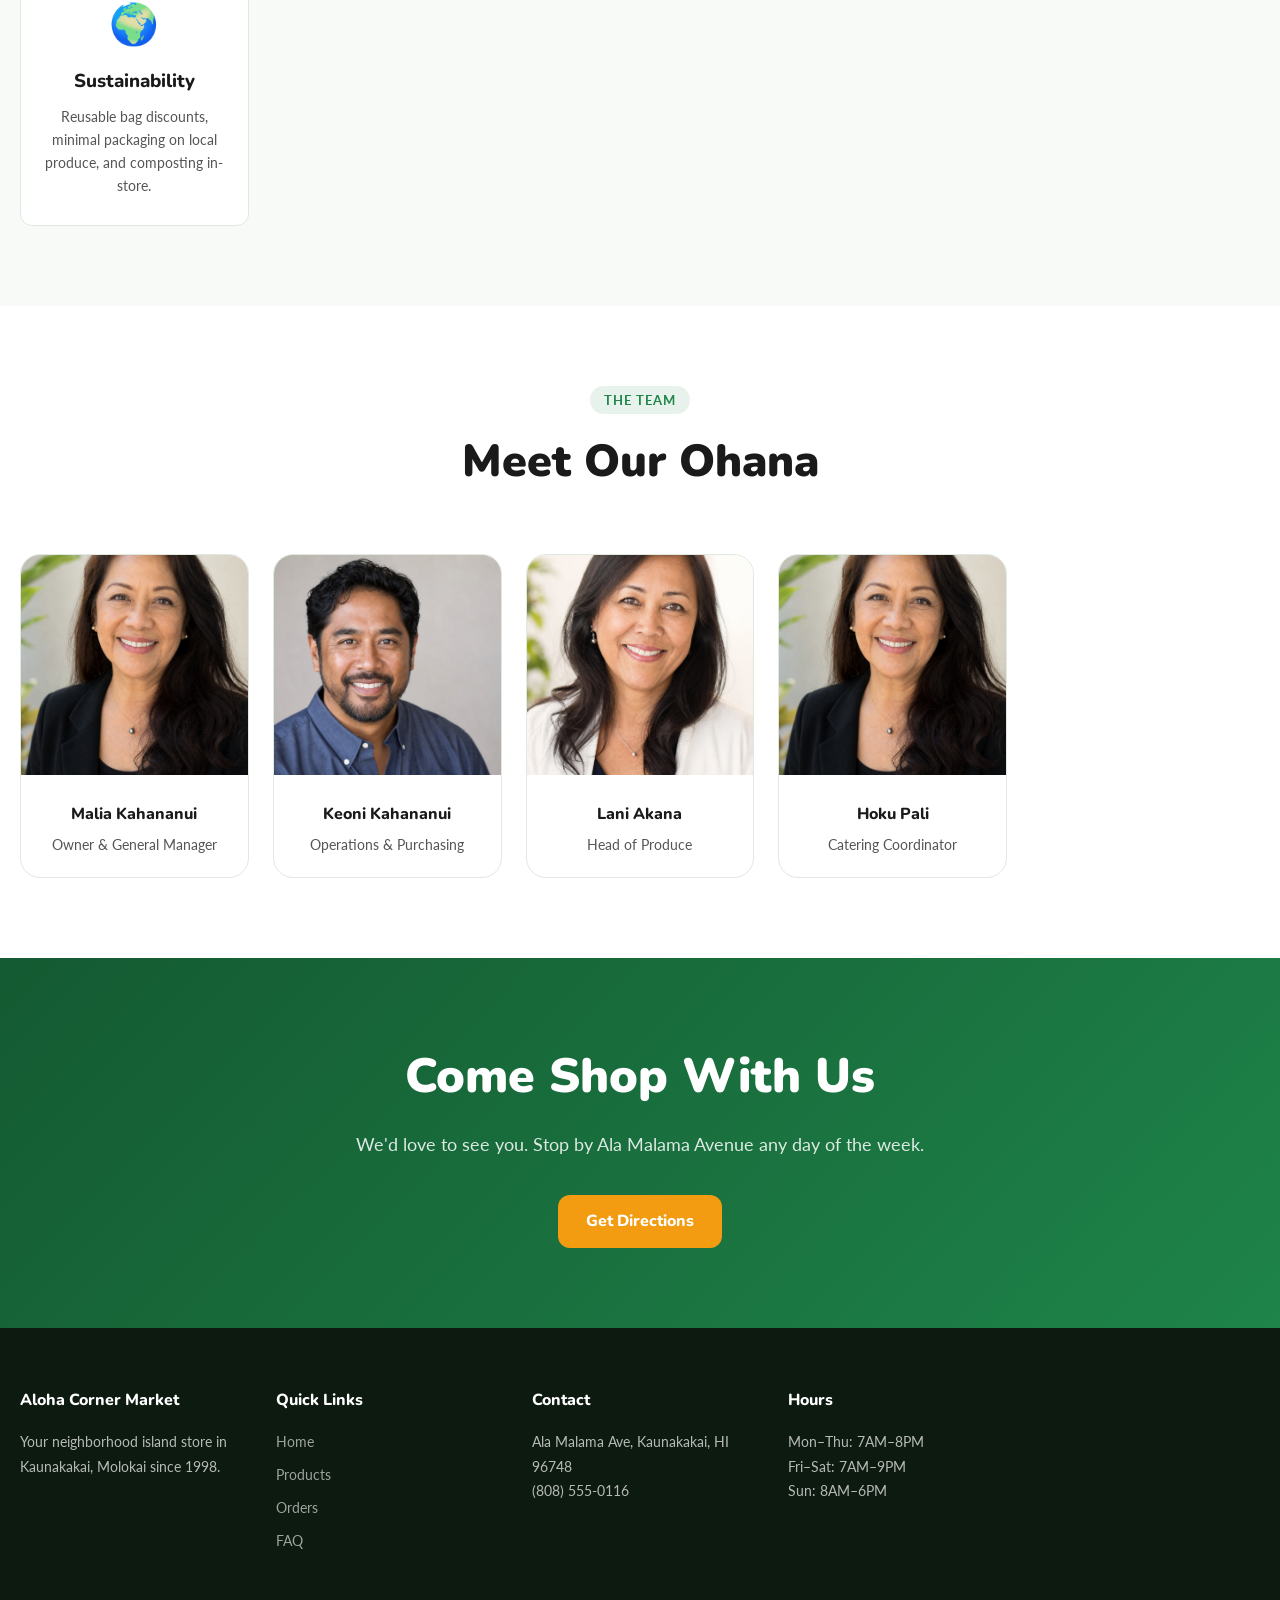
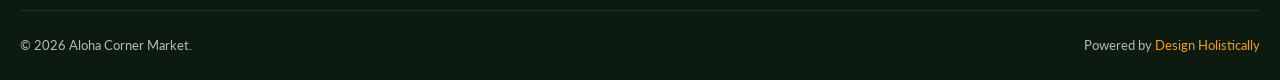
==== commit c8205b0d: "Initial commit: Aloha Corner Market — Hawaii sample site (Kaunakakai, Molokai)" ====
--- a/about.html
+++ b/about.html
@@ -34,7 +34,7 @@
 <section class="section">
   <div class="container">
     <div class="about-story fade-up">
-      <img src="https://picsum.photos/600/450?random=1623" alt="Store founding family">
+      <img src="images/about.png" alt="Store founding family">
       <div>
         <div class="section-tag">Est. 1998</div>
         <h2 style="font-family:'Nunito',sans-serif;font-weight:900;font-size:2.2rem;margin:12px 0 20px">Born from Aloha</h2>
@@ -70,10 +70,10 @@
       <h2>Meet Our Ohana</h2>
     </div>
     <div class="team-grid">
-      <div class="team-card fade-up"><img src="https://picsum.photos/300/300?random=1624" alt="Malia Kahananui"><div class="team-card-body"><strong>Malia Kahananui</strong><span>Owner & General Manager</span></div></div>
-      <div class="team-card fade-up"><img src="https://picsum.photos/300/300?random=1625" alt="Keoni Kahananui"><div class="team-card-body"><strong>Keoni Kahananui</strong><span>Operations & Purchasing</span></div></div>
-      <div class="team-card fade-up"><img src="https://picsum.photos/300/300?random=1626" alt="Lani Akana"><div class="team-card-body"><strong>Lani Akana</strong><span>Head of Produce</span></div></div>
-      <div class="team-card fade-up"><img src="https://picsum.photos/300/300?random=1627" alt="Hoku Pali"><div class="team-card-body"><strong>Hoku Pali</strong><span>Catering Coordinator</span></div></div>
+      <div class="team-card fade-up"><img src="images/avatar-1.png" alt="Malia Kahananui"><div class="team-card-body"><strong>Malia Kahananui</strong><span>Owner & General Manager</span></div></div>
+      <div class="team-card fade-up"><img src="images/avatar-2.png" alt="Keoni Kahananui"><div class="team-card-body"><strong>Keoni Kahananui</strong><span>Operations & Purchasing</span></div></div>
+      <div class="team-card fade-up"><img src="images/avatar-3.png" alt="Lani Akana"><div class="team-card-body"><strong>Lani Akana</strong><span>Head of Produce</span></div></div>
+      <div class="team-card fade-up"><img src="images/avatar-1.png" alt="Hoku Pali"><div class="team-card-body"><strong>Hoku Pali</strong><span>Catering Coordinator</span></div></div>
     </div>
   </div>
 </section>
